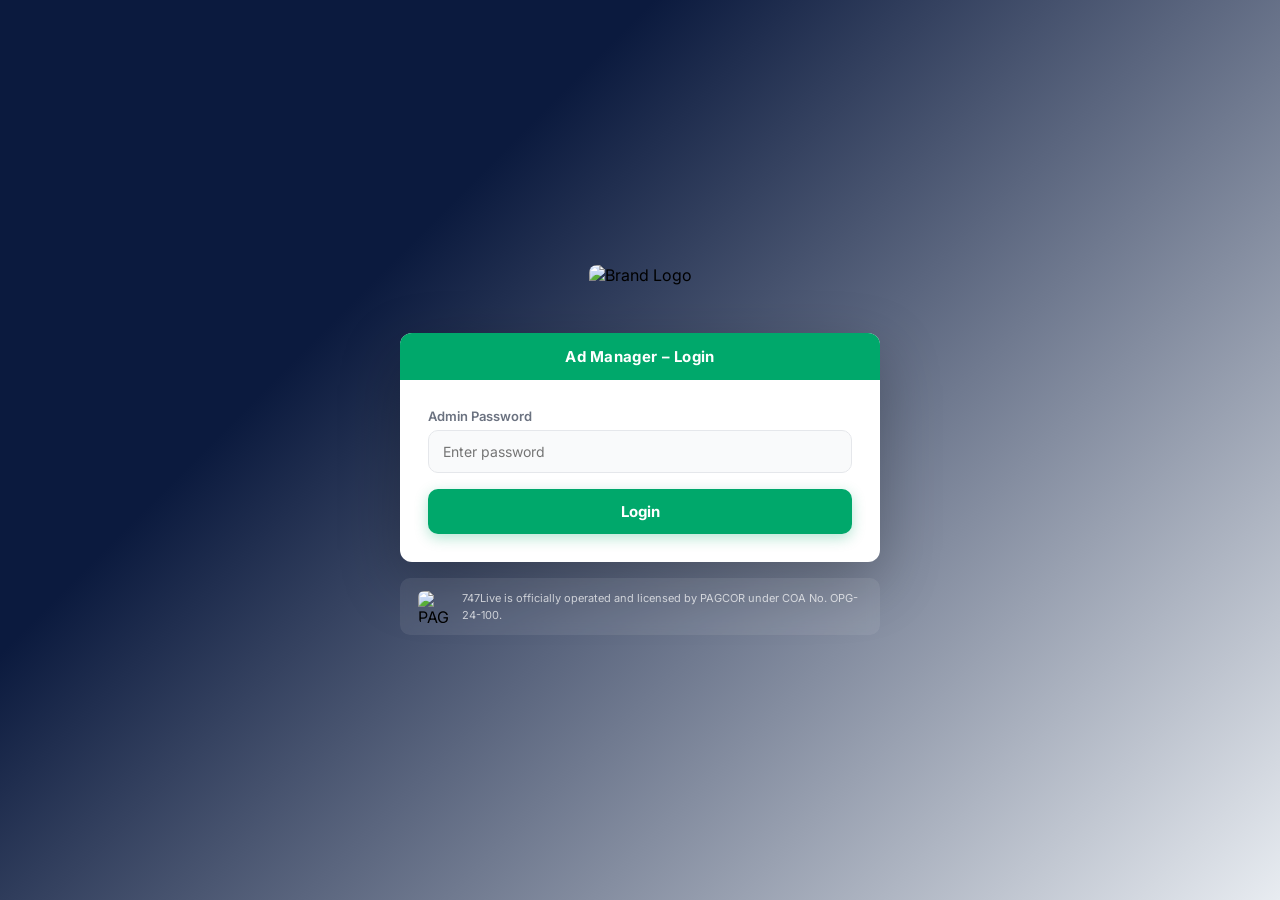
==== admin.html @ 805f6957 "Admin page" ====
<!DOCTYPE html>
<html lang="en">
<head>
  <meta charset="UTF-8">
  <meta name="viewport" content="width=device-width, initial-scale=1.0">
  <title>747LIVE – Ad Manager</title>
  <link rel="preconnect" href="https://fonts.googleapis.com">
  <link href="https://fonts.googleapis.com/css2?family=Inter:wght@400;500;600;700&display=swap" rel="stylesheet">
  <style>
    :root {
      --green: #00A86B;
      --green-light: #e6f7f1;
      --red: #ef4444;
      --red-light: #fef2f2;
      --bg: #0B1A3E;
      --card: #ffffff;
      --border: #e5e7eb;
      --text: #1a1a2e;
      --muted: #6b7280;
      --radius: 12px;
      --input-bg: #f9fafb;
    }
    * { margin: 0; padding: 0; box-sizing: border-box; }
    body {
      font-family: "Inter", sans-serif;
      min-height: 100vh;
      display: flex;
      align-items: center;
      justify-content: center;
      background: linear-gradient(135deg, #0B1A3E 0%, #0B1A3E 30%, #e8ecf1 100%);
      padding: 24px 16px;
    }
    .wrapper {
      width: 100%;
      max-width: 480px;
      display: flex;
      flex-direction: column;
      align-items: center;
      gap: 16px;
    }
    .logo {
      height: 52px;
      width: auto;
      object-fit: contain;
      border-radius: 8px;
    }

    /* ── Login Screen ── */
    #login-screen, #admin-screen { width: 100%; }
    .card {
      background: var(--card);
      border-radius: var(--radius);
      box-shadow: 0 20px 60px rgba(0,0,0,0.25);
      overflow: hidden;
    }
    .card-header {
      background: var(--green);
      color: #fff;
      text-align: center;
      padding: 14px;
      font-size: 15px;
      font-weight: 700;
      letter-spacing: 0.02em;
    }
    .card-body {
      padding: 28px;
      display: flex;
      flex-direction: column;
      gap: 16px;
    }
    label {
      font-size: 13px;
      font-weight: 600;
      color: var(--muted);
      display: block;
      margin-bottom: 6px;
    }
    input[type="password"], input[type="text"], input[type="url"] {
      width: 100%;
      background: var(--input-bg);
      border: 1.5px solid var(--border);
      border-radius: 10px;
      padding: 12px 14px;
      font-size: 14px;
      font-family: "Inter", sans-serif;
      color: var(--text);
      outline: none;
      transition: border-color 0.2s, box-shadow 0.2s;
    }
    input:focus {
      border-color: var(--green);
      box-shadow: 0 0 0 3px rgba(0,168,107,0.12);
    }
    .btn {
      width: 100%;
      padding: 13px;
      border: none;
      border-radius: 10px;
      font-size: 15px;
      font-weight: 700;
      font-family: "Inter", sans-serif;
      cursor: pointer;
      transition: all 0.2s;
    }
    .btn-green {
      background: var(--green);
      color: #fff;
      box-shadow: 0 4px 14px rgba(0,168,107,0.3);
    }
    .btn-green:hover { background: #009158; }
    .btn-red {
      background: var(--red);
      color: #fff;
      box-shadow: 0 4px 14px rgba(239,68,68,0.25);
    }
    .btn-red:hover { background: #dc2626; }
    .error-msg {
      font-size: 12px;
      color: var(--red);
      text-align: center;
      display: none;
    }

    /* ── Admin Screen ── */
    .section-title {
      font-size: 12px;
      font-weight: 700;
      text-transform: uppercase;
      letter-spacing: 0.08em;
      color: var(--muted);
      margin-bottom: 4px;
    }
    .current-ad-box {
      border: 1.5px solid var(--border);
      border-radius: 10px;
      overflow: hidden;
      background: var(--input-bg);
      min-height: 80px;
      display: flex;
      align-items: center;
      justify-content: center;
    }
    .current-ad-box img {
      width: 100%;
      height: auto;
      display: block;
      max-height: 220px;
      object-fit: cover;
    }
    .no-ad-text {
      font-size: 13px;
      color: var(--muted);
      padding: 24px;
      text-align: center;
    }
    .status-badge {
      display: inline-block;
      padding: 3px 10px;
      border-radius: 20px;
      font-size: 11px;
      font-weight: 700;
      letter-spacing: 0.04em;
    }
    .badge-active { background: var(--green-light); color: var(--green); }
    .badge-none { background: #f3f4f6; color: var(--muted); }
    .divider {
      border: none;
      border-top: 1px solid var(--border);
    }
    .footer-bar {
      display: flex;
      align-items: center;
      gap: 12px;
      width: 100%;
      padding: 12px 18px;
      background: rgba(255,255,255,0.08);
      border-radius: 10px;
      backdrop-filter: blur(6px);
    }
    .footer-bar img { width: 32px; height: 32px; border-radius: 6px; flex-shrink: 0; }
    .footer-bar p { font-size: 11px; color: rgba(255,255,255,0.7); line-height: 1.5; }
    .logout-btn {
      background: none;
      border: none;
      font-size: 12px;
      color: rgba(255,255,255,0.5);
      cursor: pointer;
      text-decoration: underline;
      font-family: "Inter", sans-serif;
      margin-top: -4px;
    }
    .logout-btn:hover { color: rgba(255,255,255,0.9); }
    .success-toast {
      position: fixed;
      bottom: 24px;
      left: 50%;
      transform: translateX(-50%);
      background: var(--green);
      color: #fff;
      padding: 10px 22px;
      border-radius: 8px;
      font-size: 14px;
      font-weight: 600;
      box-shadow: 0 6px 20px rgba(0,0,0,0.2);
      opacity: 0;
      pointer-events: none;
      transition: opacity 0.3s;
      white-space: nowrap;
    }
    .success-toast.show { opacity: 1; }
    .img-preview-wrap {
      margin-top: 8px;
      border-radius: 8px;
      overflow: hidden;
      display: none;
      border: 1.5px solid var(--border);
    }
    .img-preview-wrap img {
      width: 100%;
      height: auto;
      max-height: 180px;
      object-fit: cover;
      display: block;
    }
  </style>
</head>
<body>
<div class="wrapper">
  <img src="https://i.imgur.com/3cmYibA.png" alt="Brand Logo" class="logo">

  <!-- LOGIN -->
  <div id="login-screen">
    <div class="card">
      <div class="card-header">Ad Manager – Login</div>
      <div class="card-body">
        <div>
          <label for="pw-input">Admin Password</label>
          <input type="password" id="pw-input" placeholder="Enter password" autocomplete="current-password">
        </div>
        <p id="login-error" class="error-msg">Incorrect password. Try again.</p>
        <button class="btn btn-green" id="login-btn">Login</button>
      </div>
    </div>
  </div>

  <!-- ADMIN -->
  <div id="admin-screen" style="display:none;">
    <div class="card">
      <div class="card-header">Ad Banner Manager</div>
      <div class="card-body">

        <!-- Current status -->
        <div>
          <p class="section-title">Current Ad</p>
          <div style="display:flex; align-items:center; justify-content:space-between; margin-bottom:10px;">
            <span id="status-badge" class="status-badge badge-none">No Ad</span>
            <span id="ad-link-display" style="font-size:12px; color:var(--muted); max-width:220px; overflow:hidden; text-overflow:ellipsis; white-space:nowrap;"></span>
          </div>
          <div class="current-ad-box" id="current-ad-box">
            <p class="no-ad-text" id="no-ad-msg">No ad is currently set.</p>
            <img id="current-ad-img" src="" alt="Current Ad" style="display:none;">
          </div>
        </div>

        <button class="btn btn-red" id="delete-btn" style="display:none;">🗑 Remove Ad Banner</button>

        <hr class="divider">

        <!-- Add new ad -->
        <div>
          <p class="section-title">Set New Ad</p>
          <div style="display:flex; flex-direction:column; gap:12px;">
            <div>
              <label for="img-url">Image URL <span style="font-weight:400;color:var(--muted)">(direct link to image)</span></label>
              <input type="url" id="img-url" placeholder="https://example.com/banner.jpg">
              <div class="img-preview-wrap" id="preview-wrap">
                <img id="preview-img" src="" alt="Preview">
              </div>
            </div>
            <div>
              <label for="link-url">Click URL <span style="font-weight:400;color:var(--muted)">(optional – where ad links to)</span></label>
              <input type="url" id="link-url" placeholder="https://747live.com">
            </div>
            <button class="btn btn-green" id="save-btn">Save Ad Banner</button>
          </div>
        </div>

      </div>
    </div>

    <div style="text-align:center; margin-top: 4px;">
      <button class="logout-btn" id="logout-btn">Logout</button>
    </div>
  </div>

  <div class="footer-bar">
    <img src="https://i.imgur.com/EP480b6.png" alt="PAGCOR Logo">
    <p>747Live is officially operated and licensed by PAGCOR under COA No. OPG-24-100.</p>
  </div>
</div>

<div class="success-toast" id="toast"></div>

<script>
  // ── Config ──────────────────────────────────────────────
  const ADMIN_PASSWORD = "747admin2024"; // ← Change this password!
  const STORAGE_KEY = "747live_ad";
  // ────────────────────────────────────────────────────────

  const loginScreen = document.getElementById('login-screen');
  const adminScreen = document.getElementById('admin-screen');
  const pwInput     = document.getElementById('pw-input');
  const loginBtn    = document.getElementById('login-btn');
  const loginError  = document.getElementById('login-error');

  const saveBtn     = document.getElementById('save-btn');
  const deleteBtn   = document.getElementById('delete-btn');
  const logoutBtn   = document.getElementById('logout-btn');
  const imgUrlInput = document.getElementById('img-url');
  const linkUrlInput= document.getElementById('link-url');
  const previewWrap = document.getElementById('preview-wrap');
  const previewImg  = document.getElementById('preview-img');

  function showToast(msg) {
    const t = document.getElementById('toast');
    t.textContent = msg;
    t.classList.add('show');
    setTimeout(() => t.classList.remove('show'), 2500);
  }

  function renderAdStatus() {
    try {
      var ad = JSON.parse(localStorage.getItem(STORAGE_KEY) || 'null');
      const badge   = document.getElementById('status-badge');
      const noMsg   = document.getElementById('no-ad-msg');
      const curImg  = document.getElementById('current-ad-img');
      const linkDsp = document.getElementById('ad-link-display');

      if (ad && ad.imageUrl) {
        badge.textContent = 'Active';
        badge.className = 'status-badge badge-active';
        noMsg.style.display = 'none';
        curImg.src = ad.imageUrl;
        curImg.style.display = 'block';
        deleteBtn.style.display = 'block';
        linkDsp.textContent = ad.linkUrl || '';
      } else {
        badge.textContent = 'No Ad';
        badge.className = 'status-badge badge-none';
        noMsg.style.display = 'block';
        curImg.style.display = 'none';
        deleteBtn.style.display = 'none';
        linkDsp.textContent = '';
      }
    } catch(e) {}
  }

  // Login
  function attemptLogin() {
    if (pwInput.value === ADMIN_PASSWORD) {
      loginScreen.style.display = 'none';
      adminScreen.style.display = 'block';
      loginError.style.display = 'none';
      renderAdStatus();
    } else {
      loginError.style.display = 'block';
      pwInput.value = '';
      pwInput.focus();
    }
  }
  loginBtn.addEventListener('click', attemptLogin);
  pwInput.addEventListener('keydown', e => { if (e.key === 'Enter') attemptLogin(); });

  // Preview image as user types URL
  let previewTimer;
  imgUrlInput.addEventListener('input', function() {
    clearTimeout(previewTimer);
    const url = this.value.trim();
    if (!url) { previewWrap.style.display = 'none'; return; }
    previewTimer = setTimeout(() => {
      previewImg.onload = () => { previewWrap.style.display = 'block'; };
      previewImg.onerror = () => { previewWrap.style.display = 'none'; };
      previewImg.src = url;
    }, 600);
  });

  // Save
  saveBtn.addEventListener('click', function() {
    const imageUrl = imgUrlInput.value.trim();
    const linkUrl  = linkUrlInput.value.trim();
    if (!imageUrl) { imgUrlInput.focus(); return; }

    localStorage.setItem(STORAGE_KEY, JSON.stringify({ imageUrl, linkUrl }));
    renderAdStatus();
    imgUrlInput.value = '';
    linkUrlInput.value = '';
    previewWrap.style.display = 'none';
    showToast('✓ Ad banner saved!');
  });

  // Delete
  deleteBtn.addEventListener('click', function() {
    if (!confirm('Remove the current ad banner?')) return;
    localStorage.removeItem(STORAGE_KEY);
    renderAdStatus();
    showToast('Ad banner removed.');
  });

  // Logout
  logoutBtn.addEventListener('click', function() {
    adminScreen.style.display = 'none';
    loginScreen.style.display = 'block';
    pwInput.value = '';
  });
</script>
</body>
</html>
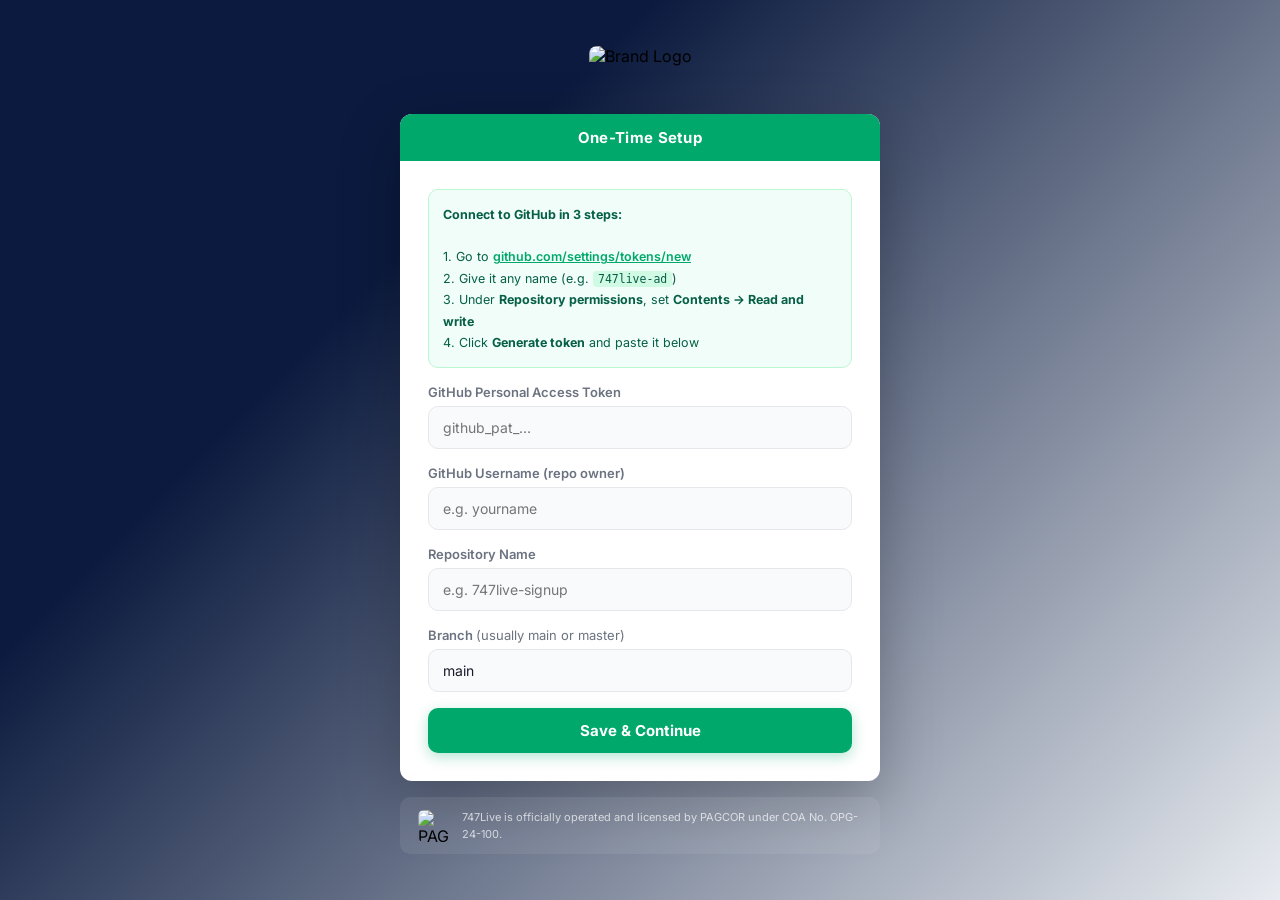
==== commit 9b73eedf: "g" ====
--- a/admin.html
+++ b/admin.html
@@ -38,15 +38,8 @@
       align-items: center;
       gap: 16px;
     }
-    .logo {
-      height: 52px;
-      width: auto;
-      object-fit: contain;
-      border-radius: 8px;
-    }
-
-    /* ── Login Screen ── */
-    #login-screen, #admin-screen { width: 100%; }
+    .logo { height: 52px; width: auto; object-fit: contain; border-radius: 8px; }
+    #login-screen, #setup-screen, #admin-screen { width: 100%; }
     .card {
       background: var(--card);
       border-radius: var(--radius);
@@ -62,19 +55,8 @@
       font-weight: 700;
       letter-spacing: 0.02em;
     }
-    .card-body {
-      padding: 28px;
-      display: flex;
-      flex-direction: column;
-      gap: 16px;
-    }
-    label {
-      font-size: 13px;
-      font-weight: 600;
-      color: var(--muted);
-      display: block;
-      margin-bottom: 6px;
-    }
+    .card-body { padding: 28px; display: flex; flex-direction: column; gap: 16px; }
+    label { font-size: 13px; font-weight: 600; color: var(--muted); display: block; margin-bottom: 6px; }
     input[type="password"], input[type="text"], input[type="url"] {
       width: 100%;
       background: var(--input-bg);
@@ -87,10 +69,7 @@
       outline: none;
       transition: border-color 0.2s, box-shadow 0.2s;
     }
-    input:focus {
-      border-color: var(--green);
-      box-shadow: 0 0 0 3px rgba(0,168,107,0.12);
-    }
+    input:focus { border-color: var(--green); box-shadow: 0 0 0 3px rgba(0,168,107,0.12); }
     .btn {
       width: 100%;
       padding: 13px;
@@ -102,26 +81,42 @@
       cursor: pointer;
       transition: all 0.2s;
     }
-    .btn-green {
-      background: var(--green);
-      color: #fff;
-      box-shadow: 0 4px 14px rgba(0,168,107,0.3);
-    }
+    .btn-green { background: var(--green); color: #fff; box-shadow: 0 4px 14px rgba(0,168,107,0.3); }
     .btn-green:hover { background: #009158; }
-    .btn-red {
-      background: var(--red);
-      color: #fff;
-      box-shadow: 0 4px 14px rgba(239,68,68,0.25);
-    }
+    .btn-green:disabled { background: #98D7C2; cursor: not-allowed; box-shadow: none; }
+    .btn-red { background: var(--red); color: #fff; box-shadow: 0 4px 14px rgba(239,68,68,0.25); }
     .btn-red:hover { background: #dc2626; }
-    .error-msg {
-      font-size: 12px;
-      color: var(--red);
-      text-align: center;
-      display: none;
-    }
-
-    /* ── Admin Screen ── */
+    .btn-outline {
+      background: transparent;
+      color: var(--green);
+      border: 1.5px solid var(--green);
+      padding: 10px;
+      border-radius: 10px;
+      font-size: 13px;
+      font-weight: 600;
+      font-family: "Inter", sans-serif;
+      cursor: pointer;
+      width: 100%;
+      transition: all 0.2s;
+    }
+    .btn-outline:hover { background: var(--green-light); }
+    .error-msg { font-size: 12px; color: var(--red); text-align: center; display: none; }
+    .info-box {
+      background: #f0fdf8;
+      border: 1.5px solid #bbf7d0;
+      border-radius: 10px;
+      padding: 14px;
+      font-size: 12.5px;
+      color: #065f46;
+      line-height: 1.7;
+    }
+    .info-box a { color: var(--green); font-weight: 600; }
+    .info-box code {
+      background: #d1fae5;
+      padding: 1px 5px;
+      border-radius: 4px;
+      font-size: 11.5px;
+    }
     .section-title {
       font-size: 12px;
       font-weight: 700;
@@ -140,19 +135,8 @@
       align-items: center;
       justify-content: center;
     }
-    .current-ad-box img {
-      width: 100%;
-      height: auto;
-      display: block;
-      max-height: 220px;
-      object-fit: cover;
-    }
-    .no-ad-text {
-      font-size: 13px;
-      color: var(--muted);
-      padding: 24px;
-      text-align: center;
-    }
+    .current-ad-box img { width: 100%; height: auto; display: block; max-height: 220px; object-fit: cover; }
+    .no-ad-text { font-size: 13px; color: var(--muted); padding: 24px; text-align: center; }
     .status-badge {
       display: inline-block;
       padding: 3px 10px;
@@ -163,73 +147,99 @@
     }
     .badge-active { background: var(--green-light); color: var(--green); }
     .badge-none { background: #f3f4f6; color: var(--muted); }
-    .divider {
-      border: none;
-      border-top: 1px solid var(--border);
-    }
+    .divider { border: none; border-top: 1px solid var(--border); }
     .footer-bar {
-      display: flex;
-      align-items: center;
-      gap: 12px;
-      width: 100%;
-      padding: 12px 18px;
-      background: rgba(255,255,255,0.08);
-      border-radius: 10px;
-      backdrop-filter: blur(6px);
+      display: flex; align-items: center; gap: 12px; width: 100%;
+      padding: 12px 18px; background: rgba(255,255,255,0.08);
+      border-radius: 10px; backdrop-filter: blur(6px);
     }
     .footer-bar img { width: 32px; height: 32px; border-radius: 6px; flex-shrink: 0; }
     .footer-bar p { font-size: 11px; color: rgba(255,255,255,0.7); line-height: 1.5; }
     .logout-btn {
-      background: none;
-      border: none;
-      font-size: 12px;
-      color: rgba(255,255,255,0.5);
-      cursor: pointer;
-      text-decoration: underline;
-      font-family: "Inter", sans-serif;
-      margin-top: -4px;
+      background: none; border: none; font-size: 12px;
+      color: rgba(255,255,255,0.5); cursor: pointer;
+      text-decoration: underline; font-family: "Inter", sans-serif; margin-top: -4px;
     }
     .logout-btn:hover { color: rgba(255,255,255,0.9); }
     .success-toast {
-      position: fixed;
-      bottom: 24px;
-      left: 50%;
-      transform: translateX(-50%);
-      background: var(--green);
-      color: #fff;
-      padding: 10px 22px;
-      border-radius: 8px;
-      font-size: 14px;
-      font-weight: 600;
-      box-shadow: 0 6px 20px rgba(0,0,0,0.2);
-      opacity: 0;
-      pointer-events: none;
-      transition: opacity 0.3s;
-      white-space: nowrap;
+      position: fixed; bottom: 24px; left: 50%; transform: translateX(-50%);
+      background: var(--green); color: #fff; padding: 10px 22px;
+      border-radius: 8px; font-size: 14px; font-weight: 600;
+      box-shadow: 0 6px 20px rgba(0,0,0,0.2); opacity: 0;
+      pointer-events: none; transition: opacity 0.3s; white-space: nowrap;
     }
     .success-toast.show { opacity: 1; }
+    .error-toast {
+      position: fixed; bottom: 24px; left: 50%; transform: translateX(-50%);
+      background: var(--red); color: #fff; padding: 10px 22px;
+      border-radius: 8px; font-size: 14px; font-weight: 600;
+      box-shadow: 0 6px 20px rgba(0,0,0,0.2); opacity: 0;
+      pointer-events: none; transition: opacity 0.3s; white-space: nowrap; z-index: 999;
+    }
+    .error-toast.show { opacity: 1; }
     .img-preview-wrap {
-      margin-top: 8px;
-      border-radius: 8px;
-      overflow: hidden;
-      display: none;
-      border: 1.5px solid var(--border);
-    }
-    .img-preview-wrap img {
-      width: 100%;
-      height: auto;
-      max-height: 180px;
-      object-fit: cover;
-      display: block;
-    }
+      margin-top: 8px; border-radius: 8px; overflow: hidden;
+      display: none; border: 1.5px solid var(--border);
+    }
+    .img-preview-wrap img { width: 100%; height: auto; max-height: 180px; object-fit: cover; display: block; }
+    .spinner {
+      display: inline-block; width: 16px; height: 16px;
+      border: 2px solid rgba(255,255,255,0.4);
+      border-top-color: #fff; border-radius: 50%;
+      animation: spin 0.7s linear infinite; vertical-align: middle; margin-right: 6px;
+    }
+    @keyframes spin { to { transform: rotate(360deg); } }
+    .settings-row {
+      display: flex; align-items: center; justify-content: space-between;
+      font-size: 12px; color: var(--muted);
+    }
+    .settings-row button {
+      background: none; border: none; font-size: 12px; color: var(--muted);
+      cursor: pointer; text-decoration: underline; font-family: "Inter", sans-serif;
+    }
+    .settings-row button:hover { color: var(--text); }
   </style>
 </head>
 <body>
 <div class="wrapper">
   <img src="https://i.imgur.com/3cmYibA.png" alt="Brand Logo" class="logo">
 
-  <!-- LOGIN -->
-  <div id="login-screen">
+  <!-- SETUP SCREEN (first time only) -->
+  <div id="setup-screen" style="display:none;">
+    <div class="card">
+      <div class="card-header">One-Time Setup</div>
+      <div class="card-body">
+        <div class="info-box">
+          <strong>Connect to GitHub in 3 steps:</strong><br><br>
+          1. Go to <a href="https://github.com/settings/tokens/new" target="_blank">github.com/settings/tokens/new</a><br>
+          2. Give it any name (e.g. <code>747live-ad</code>)<br>
+          3. Under <strong>Repository permissions</strong>, set <strong>Contents → Read and write</strong><br>
+          4. Click <strong>Generate token</strong> and paste it below
+        </div>
+        <div>
+          <label for="setup-token">GitHub Personal Access Token</label>
+          <input type="password" id="setup-token" placeholder="github_pat_...">
+        </div>
+        <div>
+          <label for="setup-owner">GitHub Username (repo owner)</label>
+          <input type="text" id="setup-owner" placeholder="e.g. yourname">
+        </div>
+        <div>
+          <label for="setup-repo">Repository Name</label>
+          <input type="text" id="setup-repo" placeholder="e.g. 747live-signup">
+        </div>
+        <div>
+          <label for="setup-branch">Branch <span style="font-weight:400;color:var(--muted)">(usually main or master)</span></label>
+          <input type="text" id="setup-branch" placeholder="main" value="main">
+        </div>
+        <p id="setup-error" class="error-msg">Please fill in all fields.</p>
+        <button class="btn btn-green" id="setup-save-btn">Save & Continue</button>
+      </div>
+    </div>
+  </div>
+
+  <!-- LOGIN SCREEN -->
+  <div id="login-screen" style="display:none;">
     <div class="card">
       <div class="card-header">Ad Manager – Login</div>
       <div class="card-body">
@@ -239,49 +249,51 @@
         </div>
         <p id="login-error" class="error-msg">Incorrect password. Try again.</p>
         <button class="btn btn-green" id="login-btn">Login</button>
+        <div class="settings-row">
+          <span>Wrong repo?</span>
+          <button id="reset-setup-btn">Change GitHub settings</button>
+        </div>
       </div>
     </div>
   </div>
 
-  <!-- ADMIN -->
+  <!-- ADMIN SCREEN -->
   <div id="admin-screen" style="display:none;">
     <div class="card">
       <div class="card-header">Ad Banner Manager</div>
       <div class="card-body">
 
-        <!-- Current status -->
         <div>
           <p class="section-title">Current Ad</p>
           <div style="display:flex; align-items:center; justify-content:space-between; margin-bottom:10px;">
-            <span id="status-badge" class="status-badge badge-none">No Ad</span>
-            <span id="ad-link-display" style="font-size:12px; color:var(--muted); max-width:220px; overflow:hidden; text-overflow:ellipsis; white-space:nowrap;"></span>
+            <span id="status-badge" class="status-badge badge-none">Loading...</span>
+            <span id="ad-link-display" style="font-size:12px; color:var(--muted); max-width:200px; overflow:hidden; text-overflow:ellipsis; white-space:nowrap;"></span>
           </div>
           <div class="current-ad-box" id="current-ad-box">
-            <p class="no-ad-text" id="no-ad-msg">No ad is currently set.</p>
+            <p class="no-ad-text" id="no-ad-msg">Loading...</p>
             <img id="current-ad-img" src="" alt="Current Ad" style="display:none;">
           </div>
         </div>
 
-        <button class="btn btn-red" id="delete-btn" style="display:none;">🗑 Remove Ad Banner</button>
+        <button class="btn btn-red" id="delete-btn" style="display:none;">🗑 Remove Ad Now</button>
 
         <hr class="divider">
 
-        <!-- Add new ad -->
         <div>
           <p class="section-title">Set New Ad</p>
           <div style="display:flex; flex-direction:column; gap:12px;">
             <div>
               <label for="img-url">Image URL <span style="font-weight:400;color:var(--muted)">(direct link to image)</span></label>
-              <input type="url" id="img-url" placeholder="https://example.com/banner.jpg">
+              <input type="url" id="img-url" placeholder="https://i.imgur.com/yourimage.png">
               <div class="img-preview-wrap" id="preview-wrap">
                 <img id="preview-img" src="" alt="Preview">
               </div>
             </div>
             <div>
-              <label for="link-url">Click URL <span style="font-weight:400;color:var(--muted)">(optional – where ad links to)</span></label>
+              <label for="link-url">Click URL <span style="font-weight:400;color:var(--muted)">(optional)</span></label>
               <input type="url" id="link-url" placeholder="https://747live.com">
             </div>
-            <button class="btn btn-green" id="save-btn">Save Ad Banner</button>
+            <button class="btn btn-green" id="save-btn">🚀 Publish Ad Now</button>
           </div>
         </div>
 
@@ -300,118 +312,244 @@
 </div>
 
 <div class="success-toast" id="toast"></div>
+<div class="error-toast" id="error-toast"></div>
 
 <script>
-  // ── Config ──────────────────────────────────────────────
-  const ADMIN_PASSWORD = "747admin2024"; // ← Change this password!
-  const STORAGE_KEY = "747live_ad";
+  // ── Admin Password ──────────────────────────────────────
+  const ADMIN_PASSWORD = "747admin2024"; // ← Change this!
+  const CONFIG_FILE    = "ad-config.json";
   // ────────────────────────────────────────────────────────
 
-  const loginScreen = document.getElementById('login-screen');
-  const adminScreen = document.getElementById('admin-screen');
-  const pwInput     = document.getElementById('pw-input');
-  const loginBtn    = document.getElementById('login-btn');
-  const loginError  = document.getElementById('login-error');
-
-  const saveBtn     = document.getElementById('save-btn');
-  const deleteBtn   = document.getElementById('delete-btn');
-  const logoutBtn   = document.getElementById('logout-btn');
-  const imgUrlInput = document.getElementById('img-url');
-  const linkUrlInput= document.getElementById('link-url');
-  const previewWrap = document.getElementById('preview-wrap');
-  const previewImg  = document.getElementById('preview-img');
+  // Storage helpers
+  function saveSettings(obj) { localStorage.setItem('gh_settings', JSON.stringify(obj)); }
+  function loadSettings() {
+    try { return JSON.parse(localStorage.getItem('gh_settings')) || null; }
+    catch { return null; }
+  }
+  function clearSettings() { localStorage.removeItem('gh_settings'); }
+
+  // Elements
+  const setupScreen  = document.getElementById('setup-screen');
+  const loginScreen  = document.getElementById('login-screen');
+  const adminScreen  = document.getElementById('admin-screen');
 
   function showToast(msg) {
     const t = document.getElementById('toast');
-    t.textContent = msg;
-    t.classList.add('show');
-    setTimeout(() => t.classList.remove('show'), 2500);
-  }
-
-  function renderAdStatus() {
+    t.textContent = msg; t.classList.add('show');
+    setTimeout(() => t.classList.remove('show'), 3000);
+  }
+  function showError(msg) {
+    const t = document.getElementById('error-toast');
+    t.textContent = msg; t.classList.add('show');
+    setTimeout(() => t.classList.remove('show'), 4000);
+  }
+
+  // ── GitHub API ──────────────────────────────────────────
+  async function ghGet(settings) {
+    const url = `https://api.github.com/repos/${settings.owner}/${settings.repo}/contents/${CONFIG_FILE}?ref=${settings.branch}`;
+    const res = await fetch(url, {
+      headers: {
+        'Authorization': `Bearer ${settings.token}`,
+        'Accept': 'application/vnd.github+json'
+      }
+    });
+    if (!res.ok) {
+      if (res.status === 404) return null; // file doesn't exist yet
+      throw new Error(`GitHub error ${res.status}`);
+    }
+    return res.json(); // has .content (base64) and .sha
+  }
+
+  async function ghPut(settings, content, sha) {
+    const url = `https://api.github.com/repos/${settings.owner}/${settings.repo}/contents/${CONFIG_FILE}`;
+    const body = {
+      message: sha ? 'Update ad-config.json via Ad Manager' : 'Create ad-config.json via Ad Manager',
+      content: btoa(JSON.stringify(content, null, 2)),
+      branch: settings.branch
+    };
+    if (sha) body.sha = sha;
+    const res = await fetch(url, {
+      method: 'PUT',
+      headers: {
+        'Authorization': `Bearer ${settings.token}`,
+        'Accept': 'application/vnd.github+json',
+        'Content-Type': 'application/json'
+      },
+      body: JSON.stringify(body)
+    });
+    if (!res.ok) {
+      const err = await res.json().catch(() => ({}));
+      throw new Error(err.message || `GitHub error ${res.status}`);
+    }
+    return res.json();
+  }
+
+  // ── Setup Screen ────────────────────────────────────────
+  document.getElementById('setup-save-btn').addEventListener('click', function() {
+    const token  = document.getElementById('setup-token').value.trim();
+    const owner  = document.getElementById('setup-owner').value.trim();
+    const repo   = document.getElementById('setup-repo').value.trim();
+    const branch = document.getElementById('setup-branch').value.trim() || 'main';
+    const errEl  = document.getElementById('setup-error');
+    if (!token || !owner || !repo) { errEl.style.display = 'block'; return; }
+    errEl.style.display = 'none';
+    saveSettings({ token, owner, repo, branch });
+    setupScreen.style.display = 'none';
+    loginScreen.style.display = 'block';
+  });
+
+  document.getElementById('reset-setup-btn').addEventListener('click', function() {
+    clearSettings();
+    loginScreen.style.display = 'none';
+    setupScreen.style.display = 'block';
+  });
+
+  // ── Login ───────────────────────────────────────────────
+  function attemptLogin() {
+    const pw = document.getElementById('pw-input').value;
+    const errEl = document.getElementById('login-error');
+    if (pw === ADMIN_PASSWORD) {
+      loginScreen.style.display = 'none';
+      adminScreen.style.display = 'block';
+      errEl.style.display = 'none';
+      renderAdStatus();
+    } else {
+      errEl.style.display = 'block';
+      document.getElementById('pw-input').value = '';
+    }
+  }
+  document.getElementById('login-btn').addEventListener('click', attemptLogin);
+  document.getElementById('pw-input').addEventListener('keydown', e => { if (e.key === 'Enter') attemptLogin(); });
+
+  document.getElementById('logout-btn').addEventListener('click', function() {
+    adminScreen.style.display = 'none';
+    loginScreen.style.display = 'block';
+    document.getElementById('pw-input').value = '';
+  });
+
+  // ── Render current ad status ────────────────────────────
+  async function renderAdStatus() {
+    const badge   = document.getElementById('status-badge');
+    const noMsg   = document.getElementById('no-ad-msg');
+    const curImg  = document.getElementById('current-ad-img');
+    const linkDsp = document.getElementById('ad-link-display');
+    const delBtn  = document.getElementById('delete-btn');
+
+    badge.textContent = 'Loading...';
+    badge.className = 'status-badge badge-none';
+    noMsg.textContent = 'Loading...';
+    noMsg.style.display = 'block';
+    curImg.style.display = 'none';
+    delBtn.style.display = 'none';
+
     try {
-      var ad = JSON.parse(localStorage.getItem(STORAGE_KEY) || 'null');
-      const badge   = document.getElementById('status-badge');
-      const noMsg   = document.getElementById('no-ad-msg');
-      const curImg  = document.getElementById('current-ad-img');
-      const linkDsp = document.getElementById('ad-link-display');
-
-      if (ad && ad.imageUrl) {
-        badge.textContent = 'Active';
+      const settings = loadSettings();
+      const file = await ghGet(settings);
+      let ad = null;
+      if (file && file.content) {
+        ad = JSON.parse(atob(file.content.replace(/\n/g, '')));
+      }
+      if (ad && ad.active && ad.imageUrl) {
+        badge.textContent = '● Live';
         badge.className = 'status-badge badge-active';
         noMsg.style.display = 'none';
         curImg.src = ad.imageUrl;
         curImg.style.display = 'block';
-        deleteBtn.style.display = 'block';
+        delBtn.style.display = 'block';
         linkDsp.textContent = ad.linkUrl || '';
       } else {
-        badge.textContent = 'No Ad';
+        badge.textContent = 'No Ad Live';
         badge.className = 'status-badge badge-none';
+        noMsg.textContent = 'No ad is currently set.';
         noMsg.style.display = 'block';
         curImg.style.display = 'none';
-        deleteBtn.style.display = 'none';
+        delBtn.style.display = 'none';
         linkDsp.textContent = '';
       }
-    } catch(e) {}
-  }
-
-  // Login
-  function attemptLogin() {
-    if (pwInput.value === ADMIN_PASSWORD) {
-      loginScreen.style.display = 'none';
-      adminScreen.style.display = 'block';
-      loginError.style.display = 'none';
-      renderAdStatus();
-    } else {
-      loginError.style.display = 'block';
-      pwInput.value = '';
-      pwInput.focus();
-    }
-  }
-  loginBtn.addEventListener('click', attemptLogin);
-  pwInput.addEventListener('keydown', e => { if (e.key === 'Enter') attemptLogin(); });
-
-  // Preview image as user types URL
+    } catch(err) {
+      badge.textContent = 'Error loading';
+      badge.className = 'status-badge badge-none';
+      noMsg.textContent = 'Could not load config. Check your GitHub settings.';
+      noMsg.style.display = 'block';
+    }
+  }
+
+  // ── Image URL preview ───────────────────────────────────
   let previewTimer;
-  imgUrlInput.addEventListener('input', function() {
+  document.getElementById('img-url').addEventListener('input', function() {
     clearTimeout(previewTimer);
     const url = this.value.trim();
-    if (!url) { previewWrap.style.display = 'none'; return; }
+    const wrap = document.getElementById('preview-wrap');
+    if (!url) { wrap.style.display = 'none'; return; }
     previewTimer = setTimeout(() => {
-      previewImg.onload = () => { previewWrap.style.display = 'block'; };
-      previewImg.onerror = () => { previewWrap.style.display = 'none'; };
-      previewImg.src = url;
+      const img = document.getElementById('preview-img');
+      img.onload = () => { wrap.style.display = 'block'; };
+      img.onerror = () => { wrap.style.display = 'none'; };
+      img.src = url;
     }, 600);
   });
 
-  // Save
-  saveBtn.addEventListener('click', function() {
-    const imageUrl = imgUrlInput.value.trim();
-    const linkUrl  = linkUrlInput.value.trim();
-    if (!imageUrl) { imgUrlInput.focus(); return; }
-
-    localStorage.setItem(STORAGE_KEY, JSON.stringify({ imageUrl, linkUrl }));
-    renderAdStatus();
-    imgUrlInput.value = '';
-    linkUrlInput.value = '';
-    previewWrap.style.display = 'none';
-    showToast('✓ Ad banner saved!');
+  // ── Publish ad ──────────────────────────────────────────
+  document.getElementById('save-btn').addEventListener('click', async function() {
+    const imageUrl = document.getElementById('img-url').value.trim();
+    const linkUrl  = document.getElementById('link-url').value.trim();
+    if (!imageUrl) { document.getElementById('img-url').focus(); return; }
+
+    const btn = this;
+    btn.innerHTML = '<span class="spinner"></span>Publishing...';
+    btn.disabled = true;
+
+    try {
+      const settings = loadSettings();
+      const file = await ghGet(settings);
+      const sha = file ? file.sha : undefined;
+      await ghPut(settings, { active: true, imageUrl, linkUrl }, sha);
+      showToast('✓ Ad is live! Updates in ~1 min.');
+      btn.innerHTML = '✓ Published!';
+      setTimeout(() => {
+        btn.innerHTML = '🚀 Publish Ad Now';
+        btn.disabled = false;
+      }, 3000);
+      document.getElementById('img-url').value = '';
+      document.getElementById('link-url').value = '';
+      document.getElementById('preview-wrap').style.display = 'none';
+      setTimeout(renderAdStatus, 2000);
+    } catch(err) {
+      showError('Error: ' + err.message);
+      btn.innerHTML = '🚀 Publish Ad Now';
+      btn.disabled = false;
+    }
   });
 
-  // Delete
-  deleteBtn.addEventListener('click', function() {
-    if (!confirm('Remove the current ad banner?')) return;
-    localStorage.removeItem(STORAGE_KEY);
-    renderAdStatus();
-    showToast('Ad banner removed.');
+  // ── Remove ad ───────────────────────────────────────────
+  document.getElementById('delete-btn').addEventListener('click', async function() {
+    if (!confirm('Remove the current ad?')) return;
+    const btn = this;
+    btn.innerHTML = '<span class="spinner"></span>Removing...';
+    btn.disabled = true;
+    try {
+      const settings = loadSettings();
+      const file = await ghGet(settings);
+      const sha = file ? file.sha : undefined;
+      await ghPut(settings, { active: false, imageUrl: '', linkUrl: '' }, sha);
+      showToast('✓ Ad removed.');
+      btn.innerHTML = '🗑 Remove Ad Now';
+      btn.disabled = false;
+      setTimeout(renderAdStatus, 2000);
+    } catch(err) {
+      showError('Error: ' + err.message);
+      btn.innerHTML = '🗑 Remove Ad Now';
+      btn.disabled = false;
+    }
   });
 
-  // Logout
-  logoutBtn.addEventListener('click', function() {
-    adminScreen.style.display = 'none';
+  // ── Boot ────────────────────────────────────────────────
+  const settings = loadSettings();
+  if (settings && settings.token && settings.owner && settings.repo) {
     loginScreen.style.display = 'block';
-    pwInput.value = '';
-  });
+  } else {
+    setupScreen.style.display = 'block';
+  }
 </script>
 </body>
 </html>
